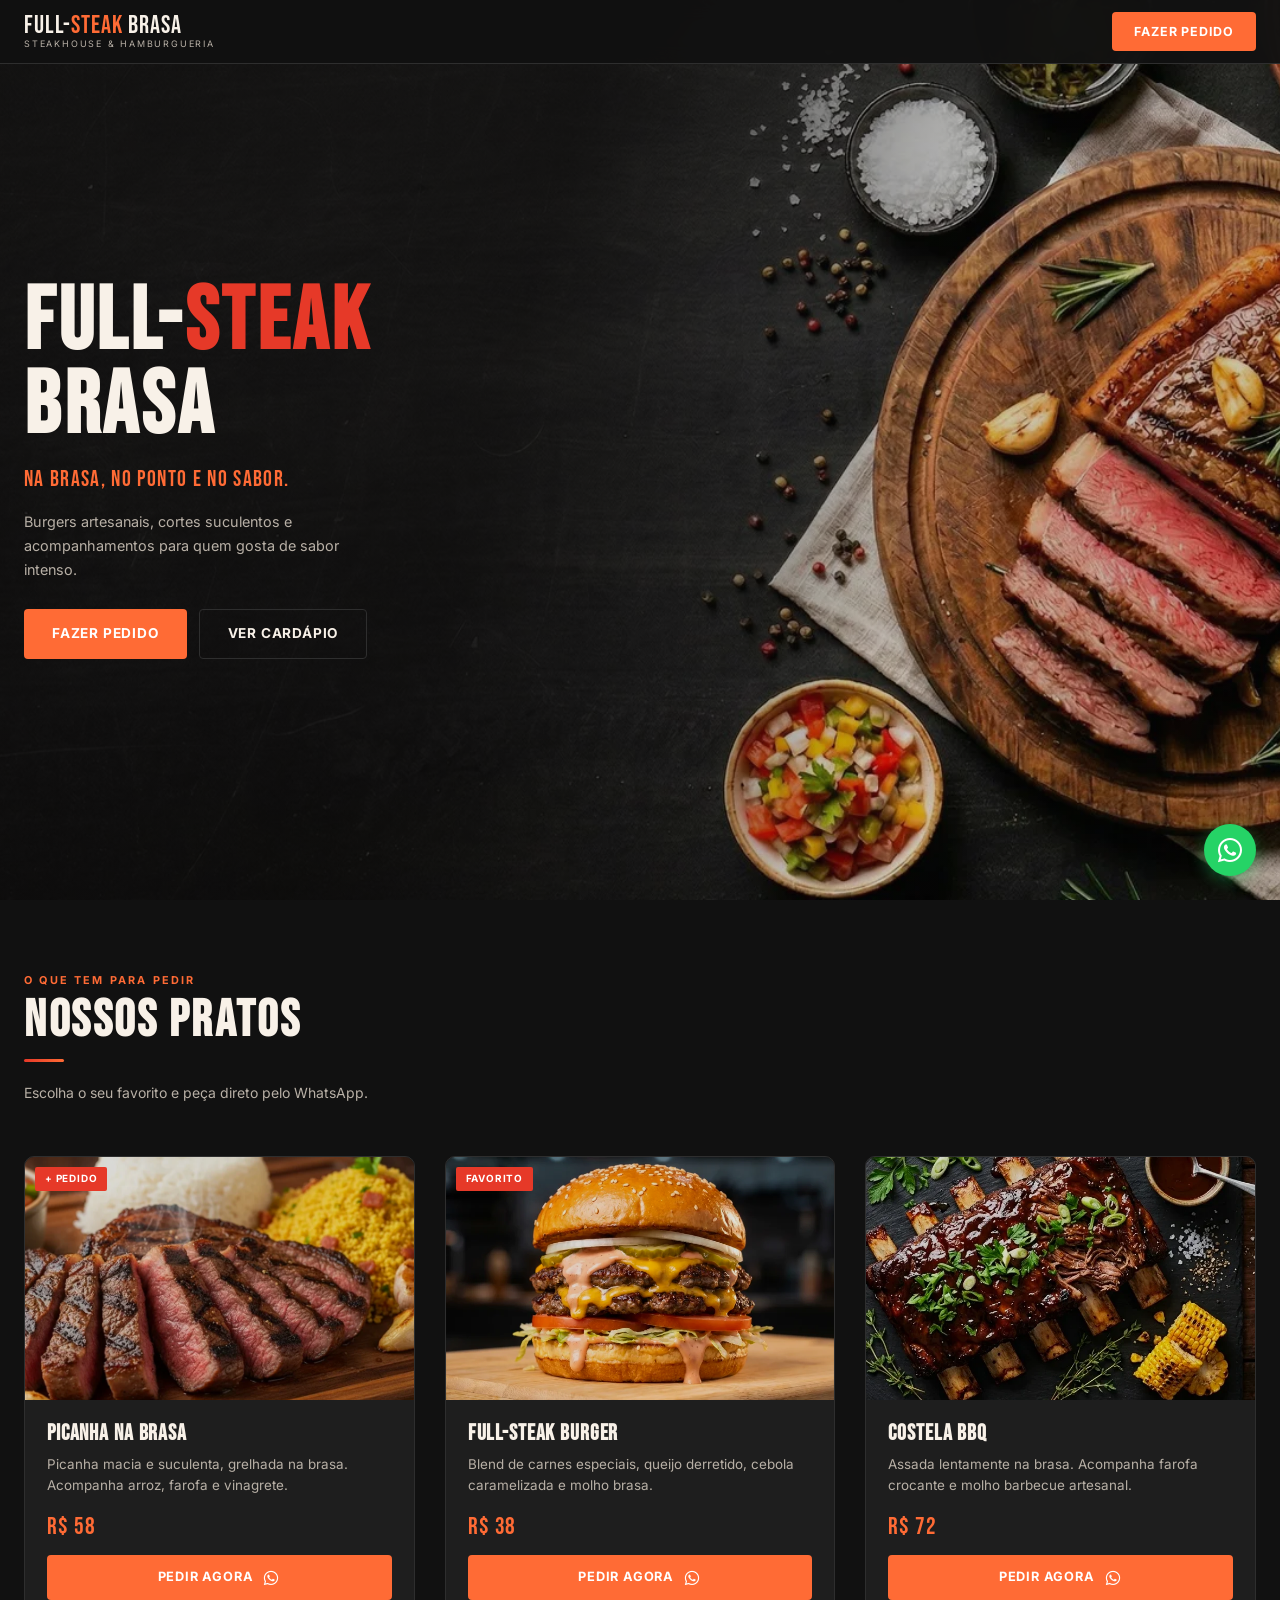
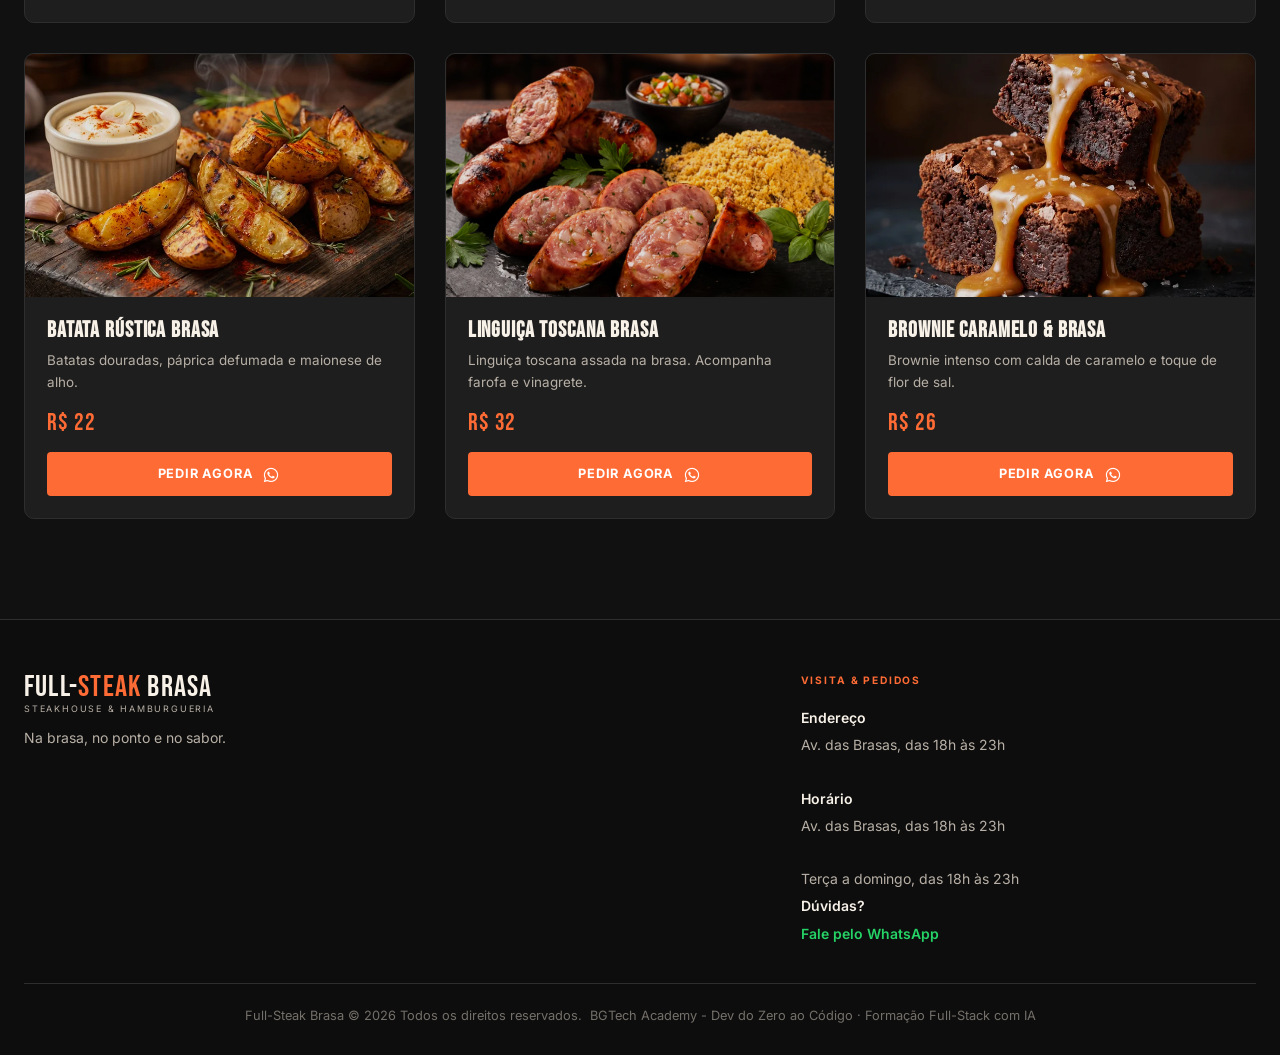
==== cardapio.html @ 7313c61d "Arquivos adicionados por upload" ====
<!DOCTYPE html>
<html lang="pt-br">

<head>
    <meta charset="UTF-8">
    <meta name="viewport" content="width=device-width, initial-scale=1.0">
    <meta name="description"
        content="Cardápio do Full-Steak Brasa. Steaks, burgers artesanais e acompanhamentos na brasa.">

    <!-- Biblioteca externa de ícones -->
    <link rel="stylesheet" href="https://unpkg.com/boxicons@2.1.4/css/boxicons.min.css">

    <!-- CSS do projeto -->
    <link rel="stylesheet" href="./css/style.css">

    <title>Cardápio - Full-Steak Brasa</title>
</head>

<body>
    <!-- HEADER: logo + botão de pedido -->
    <header class="site-header">
        <div class="header-inner">

            <a href="cardapio.html" class="logo">

                <span class="logo-name">
                    Full-<span class="fire">Steak</span> Brasa
                </span>

                <span class="logo-sub">
                    Steakhouse & Hamburgueria
                </span>

            </a>

            <a href="https://wa.me/5585999999999" class="btn btn-primary btn-header" target="_blank">Fazer pedido</a>

        </div>
    </header>

    <!-- HERO -->
    <section class="hero">

        <div class="hero-bg"></div>

        <div class="hero-content">
            <h1 class="hero-title">
                Full-<span class="fire">Steak</span><br />Brasa
            </h1>
            <p class="hero-tagline">Na brasa, no ponto e no sabor.</p>
            <p class="hero-desc">Burgers artesanais, cortes suculentos e acompanhamentos para quem gosta de sabor
                intenso.
            </p>

            <div class="hero-actions">
                <a href="http://wa.me/31987788009" target="_blank" class="btn btn-primary">
                    Fazer pedido
                </a>
                <a href="#cardapio" class="btn btn-secondary">Ver cardápio</a>
            </div>
        </div>

    </section>

    <!-- MAIN -->
    <main class="secao-produtos" id="cardapio">

        <div class="secao-titulo">
            <span class="secao-label">O que tem para pedir</span>
            <h2>NOSSOS PRATOS</h2>
            <div class="divider"></div>
            <p>Escolha o seu favorito e peça direto pelo WhatsApp.</p>
        </div>

        <div class="produtos-grid">

            <!-- PRODUTO 1 -->
            <article class="produto-card">

                <div class="card-img-wrap">
                    <img src="/img/picanha.webp" alt="Picanha na Brasa" class="card-img">
                    <span class="card-badge">+ Pedido</span>
                </div>

                <div class="card-body">
                    <h3 class="card-nome">Picanha na Brasa</h3>
                    <p class="card-desc">Picanha macia e suculenta, grelhada na brasa. Acompanha arroz, farofa e
                        vinagrete.</p>
                    <div class="card-rodape">
                        <span class="card-preco">R$ 58</span>
                    </div>
                    <a href="https://wa.me/5585999999999" target="_blank" class="btn btn-whatsapp">
                        Pedir agora
                        <i class="bx bxl-whatsapp"></i>
                    </a>
                </div>

            </article>

            <!-- PRODUTO 2 -->
            <article class="produto-card">

                <div class="card-img-wrap">
                    <img src="/img/hamburger.webp" alt="Full-Steak Burger" class="card-img">
                    <span class="card-badge">Favorito</span>
                </div>

                <div class="card-body">
                    <h3 class="card-nome">Full-Steak Burger</h3>
                    <p class="card-desc"> Blend de carnes especiais, queijo derretido, cebola
                        caramelizada e molho brasa.</p>
                    <div class="card-rodape">
                        <span class="card-preco">R$ 38</span>
                    </div>
                    <a href="https://wa.me/5585999999999" target="_blank" class="btn btn-whatsapp">
                        Pedir agora
                        <i class="bx bxl-whatsapp"></i>
                    </a>
                </div>

            </article>

            <!-- PRODUTO 3 -->
            <article class="produto-card">

                <div class="card-img-wrap">
                    <img src="/img/costela-bbq.webp" alt="Costela BBQ" class="card-img">
                </div>
                <div class="card-body">
                    <h3 class="card-nome">Costela BBQ</h3>
                    <p class="card-desc">Assada lentamente na brasa. Acompanha farofa
                        crocante e molho barbecue artesanal.</p>
                    <div class="card-rodape">
                        <span class="card-preco">R$ 72</span>
                    </div>
                    <a href="https://wa.me/5585999999999" target="_blank" class="btn btn-whatsapp">
                        Pedir agora
                        <i class="bx bxl-whatsapp"></i>
                    </a>
                </div>

            </article>

            <!-- PRODUTO 4 -->
            <article class="produto-card">

                <div class="card-img-wrap">
                    <img src="/img/batata-rustica.webp" alt="Batata Rústica Brasa" class="card-img">
                </div>
                <div class="card-body">
                    <h3 class="card-nome">Batata Rústica Brasa</h3>
                    <p class="card-desc">Batatas douradas, páprica defumada e maionese de
                        alho.</p>
                    <div class="card-rodape">
                        <span class="card-preco">R$ 22</span>
                    </div>
                    <a href="https://wa.me/5585999999999" target="_blank" class="btn btn-whatsapp">
                        Pedir agora
                        <i class="bx bxl-whatsapp"></i>
                    </a>
                </div>

            </article>

            <!-- PRODUTO 5 -->
            <article class="produto-card">

                <div class="card-img-wrap">
                    <img src="/img/linguica-toscana.webp" alt="Linguiça Toscana Brasa" class="card-img">
                </div>
                <div class="card-body">
                    <h3 class="card-nome">Linguiça Toscana Brasa</h3>
                    <p class="card-desc">Linguiça toscana assada na brasa. Acompanha farofa e
                        vinagrete.</p>
                    <div class="card-rodape">
                        <span class="card-preco">R$ 32</span>
                    </div>
                    <a href="https://wa.me/5585999999999" target="_blank" class="btn btn-whatsapp">
                        Pedir agora
                        <i class="bx bxl-whatsapp"></i>
                    </a>
                </div>

            </article>

            <!-- PRODUTO 6 -->
            <article class="produto-card">

                <div class="card-img-wrap">
                    <img src="/img/brownie-caramelo.webp" alt="Brownie Caramelo e Brasa" class="card-img">
                </div>
                <div class="card-body">
                    <h3 class="card-nome">Brownie Caramelo &amp; Brasa</h3>
                    <p class="card-desc">Brownie intenso com calda de caramelo e toque de
                        flor de sal.</p>
                    <div class="card-rodape">
                        <span class="card-preco">R$ 26</span>
                    </div>
                    <a href="https://wa.me/5585999999999" target="_blank" class="btn btn-whatsapp">
                        Pedir agora
                        <i class="bx bxl-whatsapp"></i>
                    </a>
                </div>

            </article>
        </div>

    </main>

    <!-- FOOTER -->
    <footer class="site-footer" id="contato">
        <div class="footer-inner" id="contato">

            <div class="footer-topo">

                <div class="footer-brand">
                    <div class="logo">
                        <span class="logo-name">Full-<span class="fire">Steak</span>
                            Brasa</span>
                        <span class="logo-sub">Steakhouse &amp; Hamburgueria</span>
                    </div>
                    <p>Na brasa, no ponto e no sabor.</p>
                </div>

                <div class="footer-col">
                    <h4>Visita &amp; Pedidos</h4>
                    <address>
                        <strong>Endereço</strong>
                        Av. das Brasas, das 18h às 23h <br><br>

                        <strong>Horário</strong>
                        Av. das Brasas, das 18h às 23h <br><br>
                        Terça a domingo, das 18h às 23h

                        <strong>Dúvidas?</strong>

                        <a href="https://wa.me/5585999999999" target="_blank" class="footer-wpp-link">
                            Fale pelo WhatsApp
                        </a>
                    </address>
                </div>

            </div>

            <div class="footer-fundo">
                <p>Full-Steak Brasa © 2026 Todos os direitos reservados.</p>
                <p>
                    BGTech Academy - Dev do Zero ao Código · Formação
                    Full-Stack com IA
                </p>
            </div>

        </div>
    </footer>

    <a href="https://wa.me/5585999999999" target="_blank" class="whatsapp-float"
        aria-label="Fazer pedido pelo WhatsApp">
        <i class="bx bxl-whatsapp"></i>
    </a>

</body>

</html>
---- css/style.css ----
/* ================================================
   FULL-STEAK BRASA — Cardápio (Dia 1)
   ================================================ */


/* 1. FONTE ---------------------------------------- */
@import url('https://fonts.googleapis.com/css2?family=Bebas+Neue&family=Inter:wght@400;500;600;700&display=swap');


/* 2. VARIÁVEIS — o "coração" da identidade visual -- */
:root {
    --bg-01: #111111;
    --bg-card: #1E1E1E;

    --text-01: #F8F1E8;
    --text-02: #B8B0A6;

    --accent-red: #E63928;
    --accent-orange: #FF6B35;

    --border-soft: #2E2E2E;
    --whatsapp: #25D366;

    --font-heading: 'Bebas Neue', 'Arial Narrow', sans-serif;
    --font-body: 'Inter', system-ui, sans-serif;

    --radius-sm: 4px;
    --radius-md: 10px;

    --transition: 0.25s ease;
}


/* 3. RESET ---------------------------------------- */
*,
*::before,
*::after {
    margin: 0;
    padding: 0;
    box-sizing: border-box;
}

html {
    scroll-behavior: smooth;
}

body {
    background-color: var(--bg-01);
    color: var(--text-01);
    font-family: var(--font-body);
    line-height: 1.6;
    -webkit-font-smoothing: antialiased;
}

img {
    max-width: 100%;
    display: block;
}

a {
    color: inherit;
    text-decoration: none;
}


/* 4. UTILITÁRIOS ---------------------------------- */
.divider {
    width: 40px;
    height: 3px;
    background: linear-gradient(to right, var(--accent-red), var(--accent-orange));
    border-radius: 2px;
    margin: 12px 0 20px;
}

.fire {
    color: var(--accent-orange);
}

.secao-label {
    display: block;
    font-size: 0.68rem;
    font-weight: 700;
    letter-spacing: 0.2em;
    text-transform: uppercase;
    color: var(--accent-orange);
    margin-bottom: 6px;
}


/* 5. BOTÕES --------------------------------------- */
.btn {
    display: inline-flex;
    align-items: center;
    justify-content: center;
    gap: 8px;
    font-family: var(--font-body);
    font-size: 0.85rem;
    font-weight: 700;
    letter-spacing: 0.8px;
    text-transform: uppercase;
    padding: 0.8rem 1.75rem;
    border-radius: var(--radius-sm);
    border: none;
    cursor: pointer;
    transition: all var(--transition);
    white-space: nowrap;
}

.btn-primary {
    background: var(--accent-orange);
    color: #fff;
}

.btn-primary:hover {
    background: #f04434;
    transform: translateY(-2px);
    box-shadow: 0 8px 20px rgba(230, 57, 40, 0.38);
}

.btn-secondary {
    background: transparent;
    color: var(--text-01);
    border: 1.5px solid var(--border-soft);
}

.btn-secondary:hover {
    border-color: var(--accent-orange);
    color: var(--accent-orange);
    transform: translateY(-2px);
}

.btn-header {
    padding: 10px 22px;
    font-size: 0.78rem;
}

.btn-whatsapp {
    background: var(--accent-orange);
    color: #fff;
    font-size: 0.8rem;
    padding: 12px 16px;
    width: 100%;
}

.btn-whatsapp:hover {
    background: #1ebe5a;
    transform: translateY(-2px);
    box-shadow: 0 6px 16px rgba(37, 211, 102, 0.3);
}

/* Ícone do Boxicons dentro do botão */
.btn-whatsapp i {
    font-size: 1.2rem;
}


/* 6. HEADER --------------------------------------- */
.site-header {
    position: fixed;
    top: 0;
    left: 0;
    right: 0;
    z-index: 1000;
    height: 64px;
    background: rgba(17, 17, 17, 0.96);
    backdrop-filter: blur(10px);
    -webkit-backdrop-filter: blur(10px);
    border-bottom: 1px solid var(--border-soft);
}

.header-inner {
    height: 100%;
    max-width: 1320px;
    margin: 0 auto;
    padding: 0 24px;
    display: flex;
    align-items: center;
    justify-content: space-between;
}

.logo {
    display: flex;
    flex-direction: column;
    line-height: 1;
}

.logo-name {
    font-family: var(--font-heading);
    font-size: 1.55rem;
    letter-spacing: 0.04em;
    color: var(--text-01);
}

.logo-sub {
    font-size: 0.56rem;
    letter-spacing: 0.2em;
    text-transform: uppercase;
    color: var(--text-02);
    margin-top: 2px;
}


/* 7. HERO ----------------------------------------- */
.hero {
    height: 100vh;
    position: relative;
    display: flex;
    align-items: center;
    overflow: hidden;
}

.hero-bg {
    position: absolute;
    inset: 0;
    background-image:
        linear-gradient(105deg,
            rgba(11, 10, 10, 0.8) 40%,
            rgba(11, 10, 10, 0.2) 70%),
        url("../img/full-steak-hero.webp");
    background-size: cover;
    background-position: center;
}

.hero-content {
    position: relative;
    z-index: 1;
    width: 100%;
    padding: 96px 24px 56px;
    padding-left: max(24px, calc((100vw - 1320px) / 2 + 24px));
}

.hero-title {
    font-family: var(--font-heading);
    font-size: clamp(3rem, 7vw, 5.5rem);
    letter-spacing: 0.04em;
    line-height: 0.95;
    color: var(--text-01);
    margin-bottom: 14px;
}

.hero-title .fire {
    color: var(--accent-red);
}

.hero-tagline {
    font-family: var(--font-heading);
    font-size: clamp(1rem, 2vw, 1.4rem);
    letter-spacing: 0.06em;
    color: var(--accent-orange);
    margin-bottom: 12px;
}

.hero-desc {
    font-size: 0.9rem;
    color: var(--text-02);
    line-height: 1.65;
    max-width: 360px;
    margin-bottom: 28px;
}

.hero-actions {
    display: flex;
    gap: 12px;
    flex-wrap: wrap;
}

/* Animação de entrada suave */
@keyframes fadeUp {
    from {
        opacity: 0;
        transform: translateY(20px);
    }

    to {
        opacity: 1;
        transform: translateY(0);
    }
}

.hero-title {
    animation: fadeUp 0.5s ease 0.10s both;
}

.hero-tagline {
    animation: fadeUp 0.5s ease 0.20s both;
}

.hero-desc {
    animation: fadeUp 0.5s ease 0.30s both;
}

.hero-actions {
    animation: fadeUp 0.5s ease 0.40s both;
}


/* 8. SEÇÃO DE PRODUTOS ---------------------------- */
.secao-produtos {
    padding: 72px 24px 100px;
}

.secao-titulo {
    max-width: 1320px;
    margin: 0 auto 52px;
}

.secao-titulo h2 {
    font-family: var(--font-heading);
    font-size: clamp(2.2rem, 4vw, 3.5rem);
    letter-spacing: 0.05em;
    color: var(--text-01);
    line-height: 1;
}

.secao-titulo p {
    font-size: 0.875rem;
    color: var(--text-02);
    margin-top: 6px;
}

.produtos-grid {
    max-width: 1320px;
    margin: 0 auto;
    display: grid;
    grid-template-columns: repeat(3, 1fr);
    gap: 30px;
}


/* 9. CARD DE PRODUTO ------------------------------ */
.produto-card {
    background: var(--bg-card);
    border: 1px solid var(--border-soft);
    border-radius: var(--radius-md);
    overflow: hidden;
    display: flex;
    flex-direction: column;
    transition:
        transform var(--transition),
        border-color var(--transition),
        box-shadow var(--transition);
}

.produto-card:hover {
    transform: translateY(-5px);
    border-color: var(--accent-red);
    box-shadow: 0 12px 32px rgba(0, 0, 0, 0.5);
}

.card-img-wrap {
    position: relative;
    overflow: hidden;
}

.card-img {
    width: 100%;
    aspect-ratio: 16 / 10;
    object-fit: cover;
    filter: brightness(0.88) saturate(1.1);
    transition: filter var(--transition), transform var(--transition);
}

.produto-card:hover .card-img {
    filter: brightness(1) saturate(1.2);
    transform: scale(1.04);
}

.card-badge {
    position: absolute;
    top: 10px;
    left: 10px;
    background: var(--accent-red);
    color: #fff;
    font-size: 0.62rem;
    font-weight: 700;
    letter-spacing: 0.08em;
    text-transform: uppercase;
    padding: 4px 10px;
    border-radius: 2px;
}

.card-body {
    padding: 22px;
    display: flex;
    flex-direction: column;
    flex: 1;
}

.card-nome {
    font-family: var(--font-heading);
    font-size: 1.35rem;
    letter-spacing: 0.04em;
    color: var(--text-01);
    line-height: 1.1;
    margin-bottom: 8px;
}

.card-desc {
    font-size: 0.84rem;
    color: var(--text-02);
    line-height: 1.6;
    flex: 1;
    margin-bottom: 18px;
}

.card-rodape {
    margin-bottom: 14px;
}

.card-preco {
    font-family: var(--font-heading);
    font-size: 1.5rem;
    letter-spacing: 0.04em;
    color: var(--accent-orange);
    line-height: 1;
}


/* 10. FOOTER -------------------------------------- */
.site-footer {
    background: #0D0D0D;
    border-top: 1px solid var(--border-soft);
    padding: 52px 24px 28px;
}

.footer-inner {
    max-width: 1320px;
    margin: 0 auto;
}

.footer-topo {
    display: grid;
    grid-template-columns: 1.6fr 1fr;
    gap: 48px;
    padding-bottom: 36px;
    border-bottom: 1px solid var(--border-soft);
    margin-bottom: 22px;
}

.footer-brand .logo-name {
    font-size: 1.9rem;
}

.footer-brand p {
    font-size: 0.875rem;
    color: var(--text-02);
    margin-top: 12px;
    line-height: 1.7;
    max-width: 280px;
}

.footer-col h4 {
    font-size: 0.64rem;
    font-weight: 700;
    letter-spacing: 0.18em;
    text-transform: uppercase;
    color: var(--accent-orange);
    margin-bottom: 16px;
}

.footer-col address {
    font-style: normal;
    font-size: 0.875rem;
    color: var(--text-02);
    line-height: 1.9;
}

.footer-col address strong {
    display: block;
    color: var(--text-01);
    font-weight: 600;
    margin-bottom: 1px;
}

.footer-wpp-link {
    color: var(--whatsapp);
    font-weight: 600;
}

.footer-fundo {
    display: flex;
    align-items: center;
    justify-content: center;
    flex-wrap: wrap;
    gap: 8px;
    text-align: center;
}

.footer-fundo p {
    font-size: 0.8rem;
    color: var(--text-02);
    opacity: 0.6;
}


/* 11. BOTÃO FLUTUANTE WHATSAPP -------------------- */
.whatsapp-float {
    position: fixed;
    bottom: 1.5rem;
    right: 1.5rem;
    z-index: 999;
    width: 52px;
    height: 52px;
    border-radius: 50%;
    background: var(--whatsapp);
    display: grid;
    place-items: center;
    box-shadow: 0 4px 16px rgba(37, 211, 102, 0.4);
    transition: transform var(--transition);
}

.whatsapp-float:hover {
    transform: scale(1.1);
}

.whatsapp-float i {
    font-size: 2rem;
    color: #fff;
}


/* 12. RESPONSIVIDADE ------------------------------ */
@media (max-width: 1024px) {
    .produtos-grid {
        grid-template-columns: repeat(2, 1fr);
        gap: 24px;
    }

    .footer-topo {
        grid-template-columns: 1fr 1fr;
    }
}

@media (max-width: 600px) {
    .produtos-grid {
        grid-template-columns: 1fr;
        gap: 20px;
    }

    .hero-content {
        padding-left: 24px;
        padding-right: 24px;
    }

    .hero-actions {
        flex-direction: column;
    }

    .hero-actions .btn {
        width: 100%;
    }

    .footer-topo {
        grid-template-columns: 1fr;
        gap: 28px;
    }

    .whatsapp-float {
        bottom: 18px;
        right: 18px;
        width: 48px;
        height: 48px;
    }
}


/* ================================================================
   FULL-STEAK BRASA — LANDING PAGE (Dia 2)
================================================================ */


/* Variável extra p/ ícones sociais + fundo alternado */
:root {
    --bg-02: #1A1A1A;
    --text-03: #86817B;
}


/* HEADER com navegação (o resto vem de .site-header) */
.lp-nav {
    display: flex;
    align-items: center;
    gap: 32px;
}

.lp-nav a {
    font-size: 0.82rem;
    font-weight: 600;
    color: var(--text-02);
    transition: color var(--transition);
}

.lp-nav a:hover {
    color: var(--text-01);
}


/* HERO */
.lp-hero {
    background-image:
        linear-gradient(105deg,
            rgba(11, 10, 10, 0.8) 40%,
            rgba(11, 10, 10, 0.2) 70%),
        url("../img/full-steak-hero-lp.webp");
}

.hero-eyebrow {
    display: block;
    font-size: 0.7rem;
    font-weight: 700;
    letter-spacing: 0.28em;
    text-transform: uppercase;
    color: var(--accent-orange);
    margin-bottom: 16px;
    animation: fadeUp 0.5s ease 0.05s both;
}


/* Faixa de seção clara (experiência e mais pedidos) */
.faixa {
    padding: 96px 24px;
    background: var(--bg-02);
    border-top: 1px solid var(--border-soft);
}

.faixa-inner {
    max-width: 1320px;
    margin: 0 auto;
}


/* EXPERIÊNCIA: texto + imagem lado a lado */
.exp-grid {
    display: grid;
    grid-template-columns: 1fr 1fr;
    gap: 72px;
    align-items: center;
}

.exp-grid p {
    color: var(--text-02);
    line-height: 1.8;
    margin-bottom: 16px;
    max-width: 480px;
}

.exp-img {
    width: 100%;
    aspect-ratio: 4 / 3;
    object-fit: cover;
    border-radius: var(--radius-md);
    border: 1px solid var(--border-soft);
    filter: brightness(0.9) saturate(1.15);
}

/* Números rápidos */
.stats {
    display: flex;
    gap: 36px;
    margin-top: 36px;
    flex-wrap: wrap;
}

.stat-num {
    display: block;
    font-family: var(--font-heading);
    font-size: 2.4rem;
    color: var(--accent-orange);
    line-height: 1;
}

.stat-label {
    font-size: 0.72rem;
    font-weight: 600;
    letter-spacing: 0.12em;
    text-transform: uppercase;
    color: var(--text-02);
}


/* Grid genérico de 4 colunas (diferenciais e mais pedidos) */
.grid-4 {
    display: grid;
    grid-template-columns: repeat(4, 1fr);
    gap: 24px;
}


/* DIFERENCIAIS: cartões de texto */
.card-simples {
    background: var(--bg-card);
    border: 1px solid var(--border-soft);
    border-radius: var(--radius-md);
    padding: 32px 24px;
    transition: border-color var(--transition), transform var(--transition);
}

.card-simples:hover {
    border-color: var(--accent-red);
    transform: translateY(-4px);
}

.card-simples h3 {
    font-family: var(--font-heading);
    font-size: 1.6rem;
    letter-spacing: 0.04em;
    color: var(--accent-orange);
    margin-bottom: 8px;
}

.card-simples p {
    color: var(--text-02);
    line-height: 1.65;
}


/* Centraliza cabeçalho de seção quando preciso */
.centro {
    text-align: center;
}

.centro .divider {
    margin-left: auto;
    margin-right: auto;
}

.cta-link {
    text-align: center;
    margin-top: 48px;
}


/* CTA FINAL: fundo com imagem escurecida */
.cta-final {
    position: relative;
    padding: 120px 24px;
    text-align: center;
    border-top: 1px solid var(--border-soft);
    overflow: hidden;
}

.cta-final::before {
    content: "";
    position: absolute;
    inset: 0;
    background:
        linear-gradient(rgba(0, 0, 0, 0.7), rgba(0, 0, 0, 0.7)),
        url("/img/full-steak-hero.webp") center / cover;
    z-index: 0;
}

.cta-final .secao-titulo,
.cta-final-actions {
    position: relative;
    z-index: 1;
}

.cta-final-actions {
    display: flex;
    gap: 14px;
    justify-content: center;
    flex-wrap: wrap;
    margin-top: 8px;
}

/* Ajuste do botão do WhatsApp no CTA */
.cta-final-actions .btn-whatsapp {
    width: auto;
    background-color: var(--whatsapp);
}


/* Ícones sociais do rodapé */
.footer-brand i {
    font-size: 2rem;
    color: var(--text-03);
    border: 2px solid var(--text-03);
    border-radius: 50%;
    padding: 2px;
    margin: 1rem 0.6rem 0 0;
    transition: var(--transition);
    cursor: pointer;
}

.footer-brand i:hover {
    color: var(--accent-orange);
    border-color: var(--accent-orange);
}


/* RESPONSIVIDADE da LP */
@media (max-width: 1024px) {
    .grid-4 {
        grid-template-columns: repeat(2, 1fr);
    }
}

@media (max-width: 900px) {
    .exp-grid {
        grid-template-columns: 1fr;
        gap: 40px;
    }

    .exp-img {
        order: -1;
    }

    .lp-nav {
        display: none;
    }
}

@media (max-width: 600px) {
    .grid-4 {
        grid-template-columns: 1fr;
    }

    .cta-final-actions {
        flex-direction: column;
    }

    .cta-final-actions .btn {
        width: 100%;
    }
}
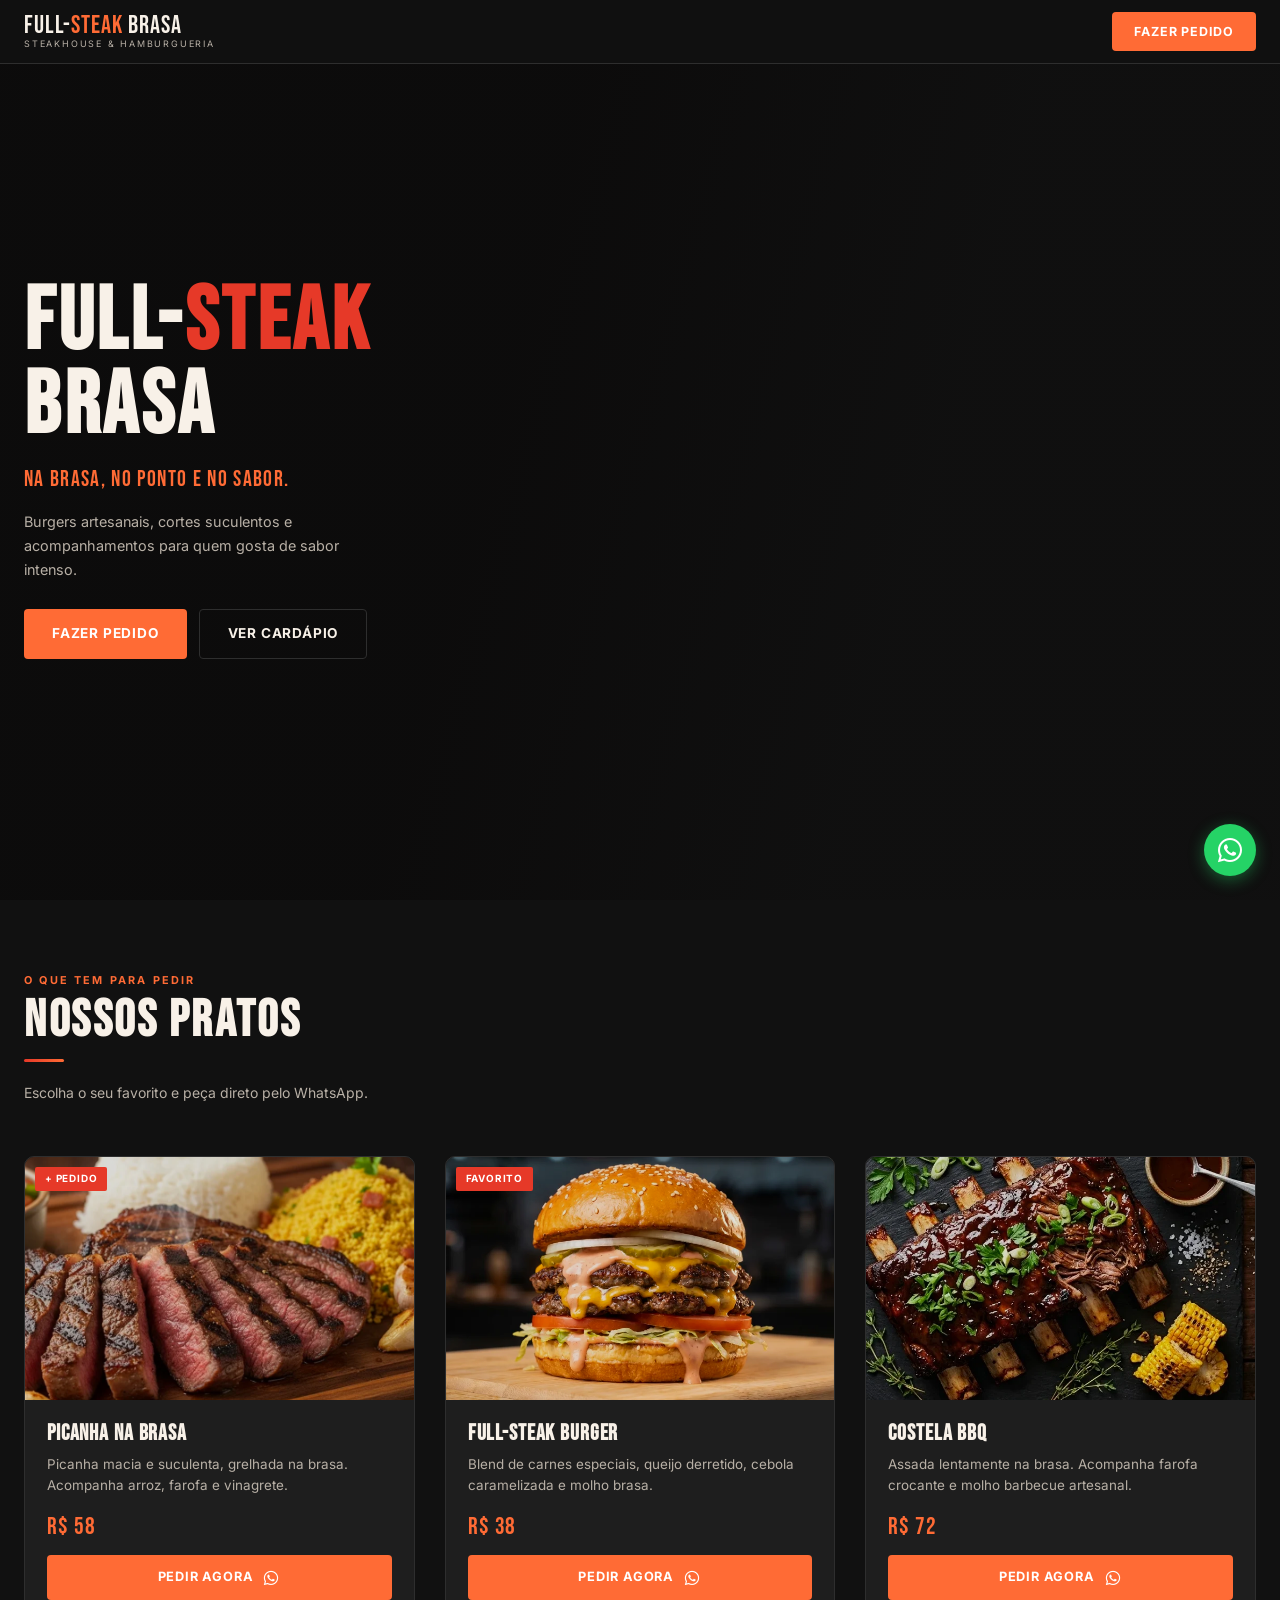
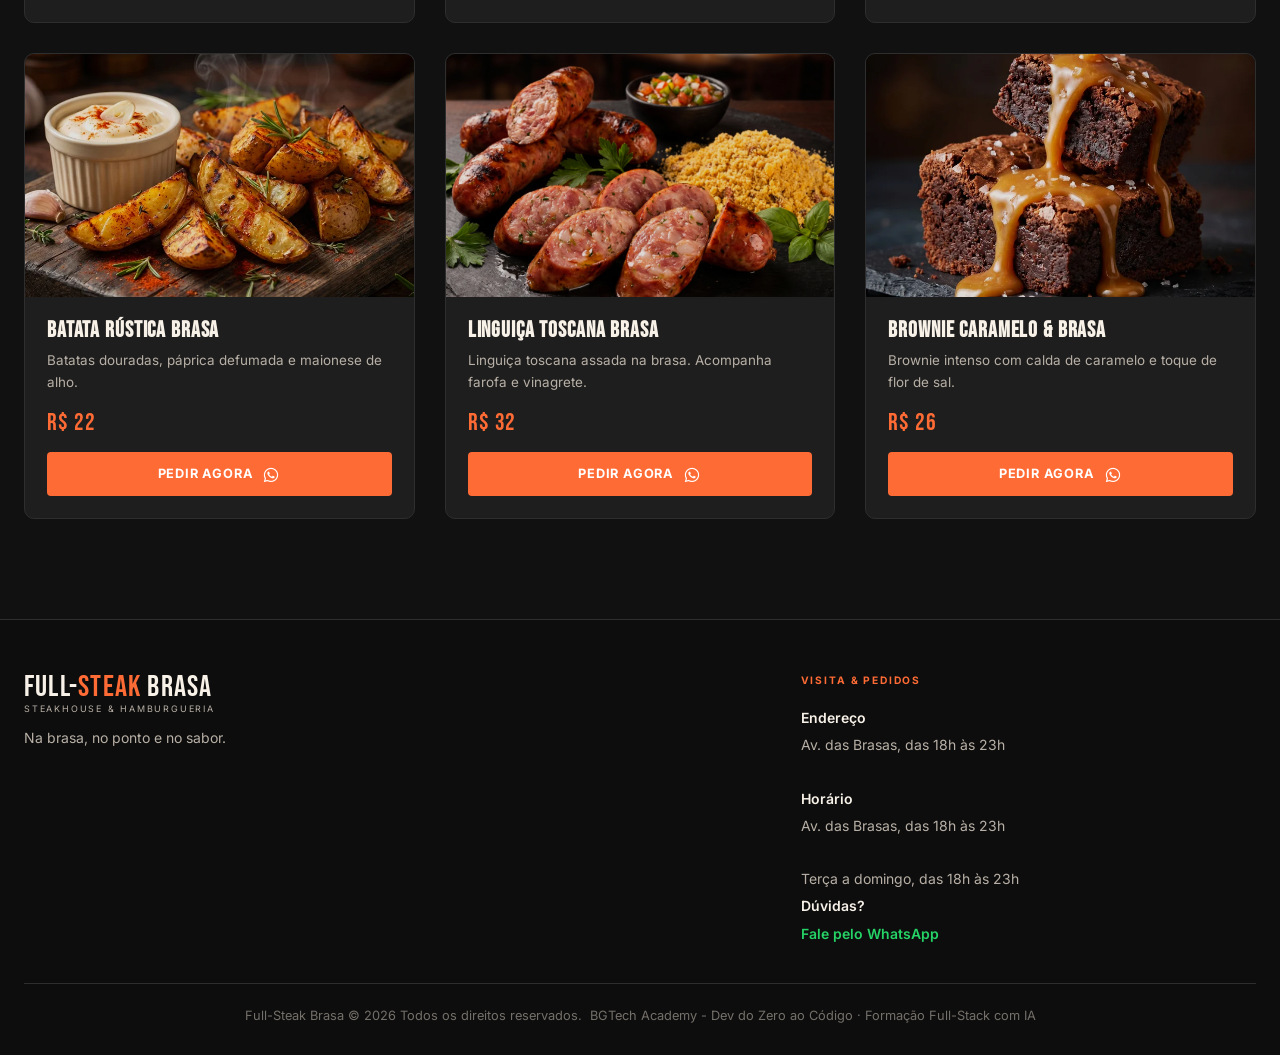
==== commit 9af440be: "Add files via upload" ====
--- a/cardapio.html
+++ b/cardapio.html
@@ -78,7 +78,7 @@
             <article class="produto-card">
 
                 <div class="card-img-wrap">
-                    <img src="/img/picanha.webp" alt="Picanha na Brasa" class="card-img">
+                    <img src="./img/picanha.webp" alt="Picanha na Brasa" class="card-img">
                     <span class="card-badge">+ Pedido</span>
                 </div>
 
@@ -101,7 +101,7 @@
             <article class="produto-card">
 
                 <div class="card-img-wrap">
-                    <img src="/img/hamburger.webp" alt="Full-Steak Burger" class="card-img">
+                    <img src="./img/hamburger.webp" alt="Full-Steak Burger" class="card-img">
                     <span class="card-badge">Favorito</span>
                 </div>
 
@@ -124,7 +124,7 @@
             <article class="produto-card">
 
                 <div class="card-img-wrap">
-                    <img src="/img/costela-bbq.webp" alt="Costela BBQ" class="card-img">
+                    <img src="./img/costela-bbq.webp" alt="Costela BBQ" class="card-img">
                 </div>
                 <div class="card-body">
                     <h3 class="card-nome">Costela BBQ</h3>
@@ -145,7 +145,7 @@
             <article class="produto-card">
 
                 <div class="card-img-wrap">
-                    <img src="/img/batata-rustica.webp" alt="Batata Rústica Brasa" class="card-img">
+                    <img src="./img/batata-rustica.webp" alt="Batata Rústica Brasa" class="card-img">
                 </div>
                 <div class="card-body">
                     <h3 class="card-nome">Batata Rústica Brasa</h3>
@@ -166,7 +166,7 @@
             <article class="produto-card">
 
                 <div class="card-img-wrap">
-                    <img src="/img/linguica-toscana.webp" alt="Linguiça Toscana Brasa" class="card-img">
+                    <img src="./img/linguica-toscana.webp" alt="Linguiça Toscana Brasa" class="card-img">
                 </div>
                 <div class="card-body">
                     <h3 class="card-nome">Linguiça Toscana Brasa</h3>
@@ -187,7 +187,7 @@
             <article class="produto-card">
 
                 <div class="card-img-wrap">
-                    <img src="/img/brownie-caramelo.webp" alt="Brownie Caramelo e Brasa" class="card-img">
+                    <img src="./img/brownie-caramelo.webp" alt="Brownie Caramelo e Brasa" class="card-img">
                 </div>
                 <div class="card-body">
                     <h3 class="card-nome">Brownie Caramelo &amp; Brasa</h3>
--- a/css/style.css
+++ b/css/style.css
@@ -216,7 +216,7 @@
         linear-gradient(105deg,
             rgba(11, 10, 10, 0.8) 40%,
             rgba(11, 10, 10, 0.2) 70%),
-        url("../img/full-steak-hero.webp");
+        url("./img/full-steak-hero.webp");
     background-size: cover;
     background-position: center;
 }
@@ -601,7 +601,7 @@
         linear-gradient(105deg,
             rgba(11, 10, 10, 0.8) 40%,
             rgba(11, 10, 10, 0.2) 70%),
-        url("../img/full-steak-hero-lp.webp");
+        url("./img/full-steak-hero-lp.webp");
 }
 
 .hero-eyebrow {
@@ -745,7 +745,7 @@
     inset: 0;
     background:
         linear-gradient(rgba(0, 0, 0, 0.7), rgba(0, 0, 0, 0.7)),
-        url("/img/full-steak-hero.webp") center / cover;
+        url("./img/full-steak-hero.webp") center / cover;
     z-index: 0;
 }
 
